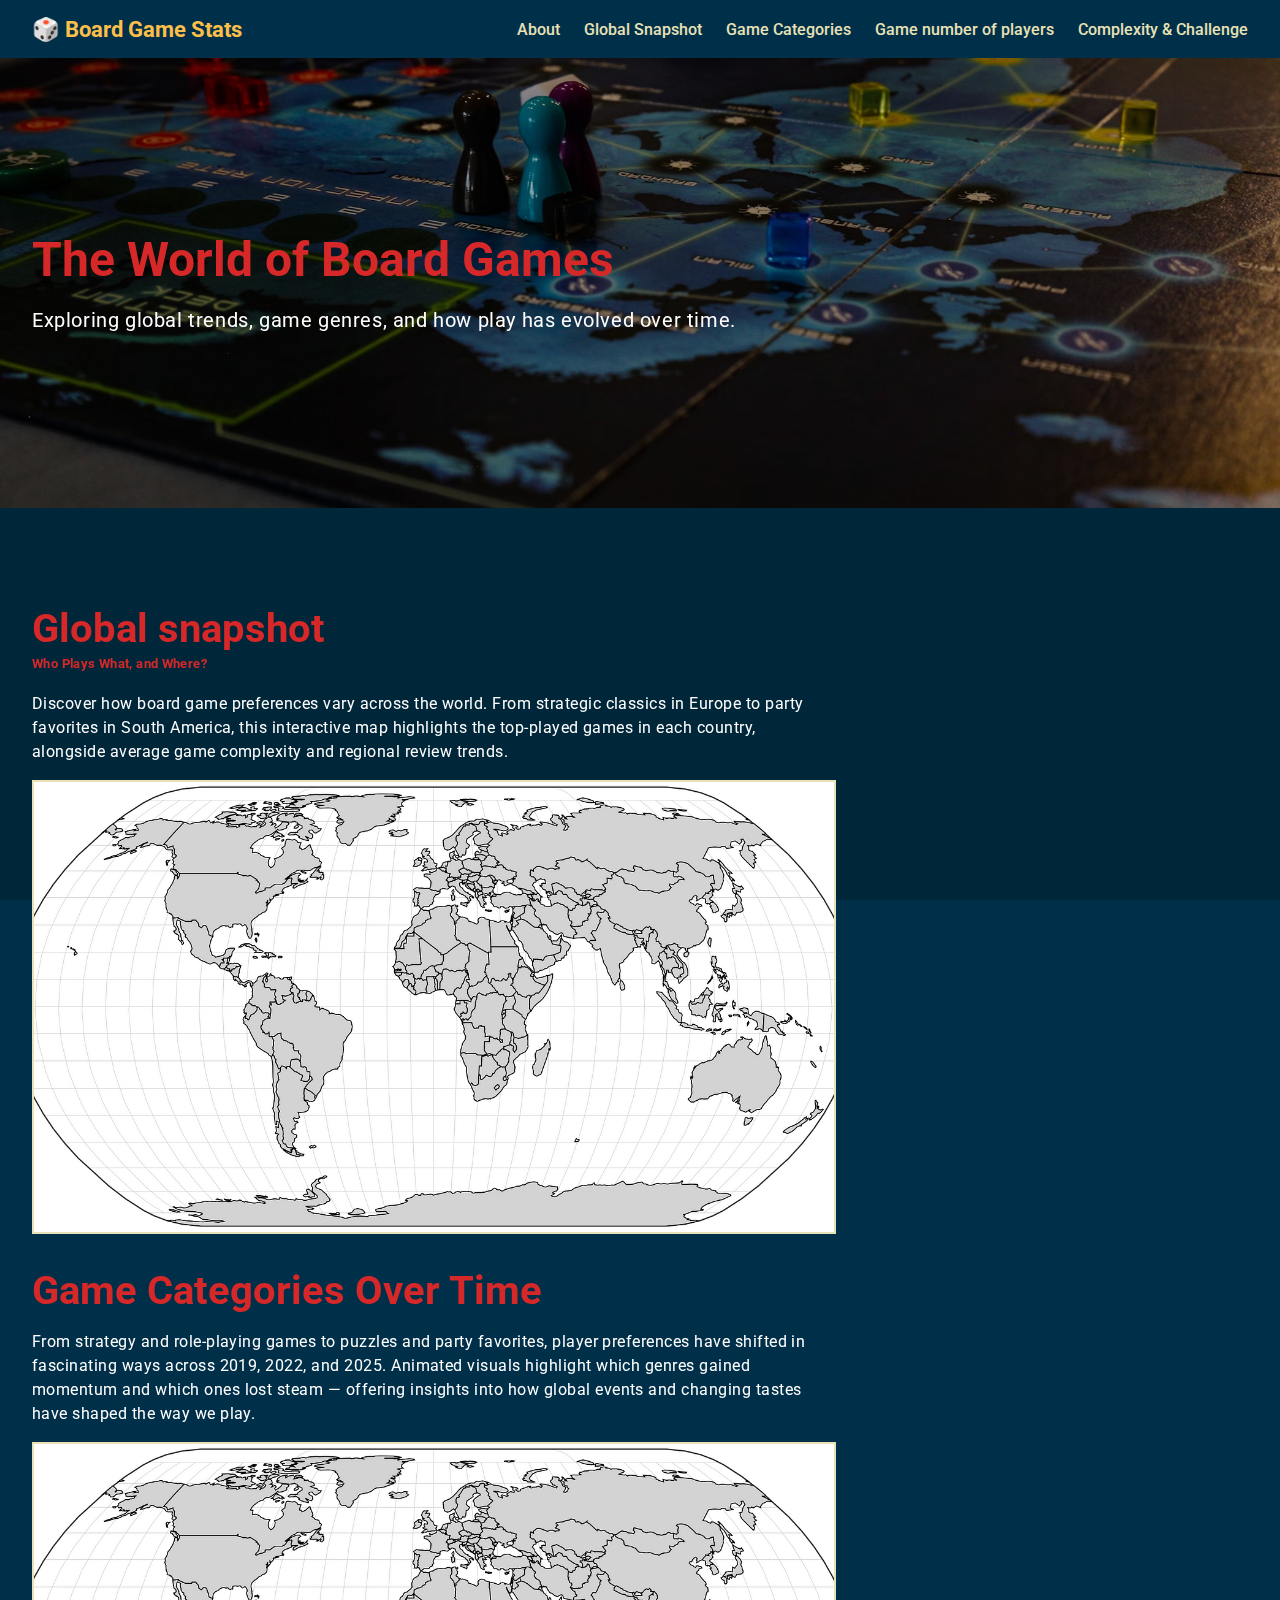
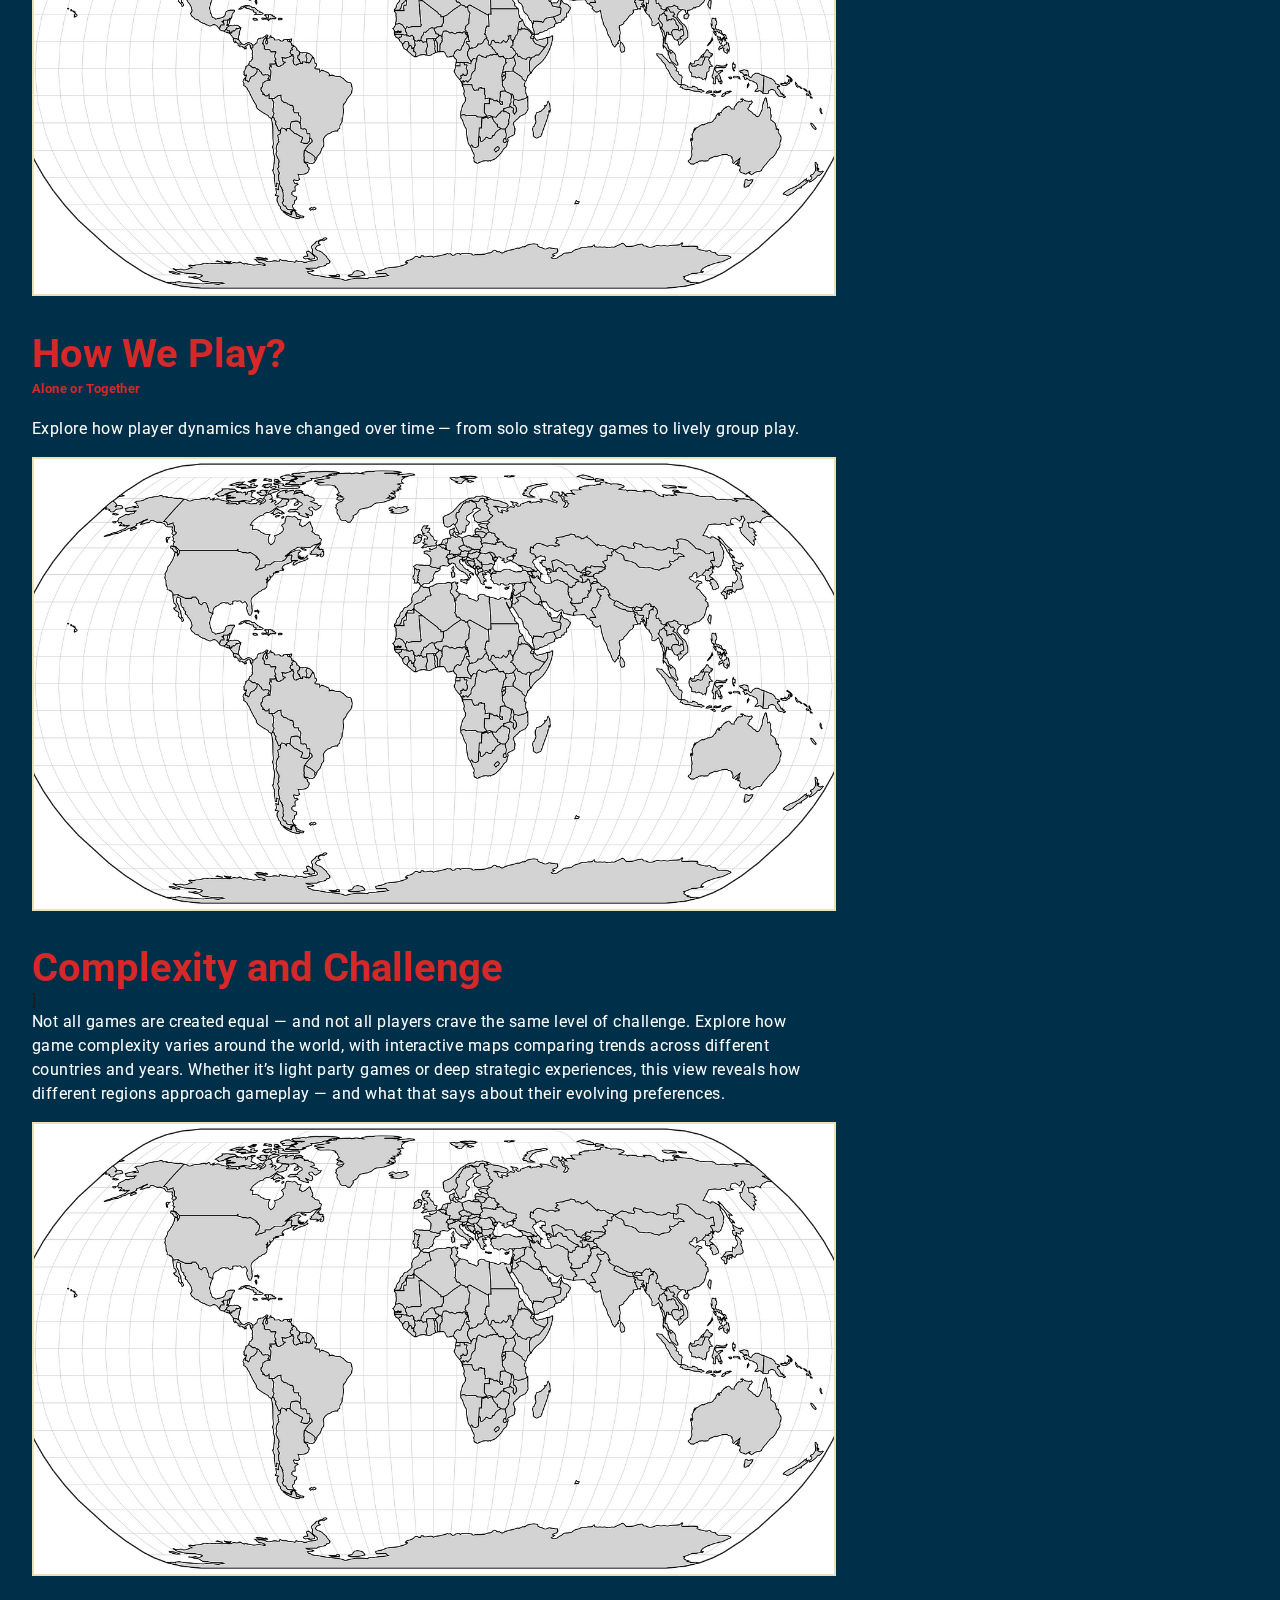
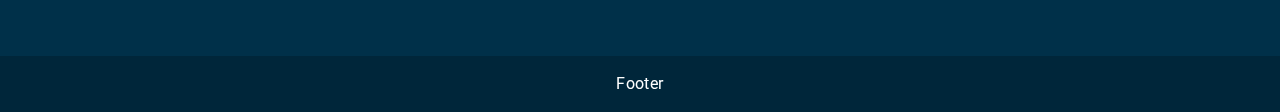
==== milestones/milestone2/web_page/index.html @ 97755264 "milestone2 - page structure" ====
<!DOCTYPE html>
<html lang="en">

<head>
    <meta charset="UTF-8">
    <meta name="viewport" content="width=device-width, initial-scale=1.0">
    <title>Game board insights</title>
    <link rel="preconnect" href="https://fonts.googleapis.com">
    <link rel="preconnect" href="https://fonts.gstatic.com" crossorigin>
    <link href="https://fonts.googleapis.com/css2?family=Roboto:ital,wght@0,100..900;1,100..900&display=swap"
        rel="stylesheet">
    <link rel="stylesheet" href="style.css">
</head>

<body>
    <!-- 🌟 Navbar goes here -->
    <nav class="navbar">
        <div class="navbar__logo">🎲 Board Game Stats</div>
        <ul class="navbar__links">
            <li><a href="#about">About</a></li>
            <li><a href="#global-snapshot">Global Snapshot</a></li>
            <li><a href="#categories-over-time">Game Categories</a></li>
            <li><a href="#how-we-play">Game number of players</a></li>
            <li><a href="#complexity-challenge">Complexity & Challenge</a></li>
        </ul>
    </nav>
    <div class="background-wrapper">

        <!-- <header class="navbar">
            <h1 class="navbar__title">Board games </h1>
        </header> -->

        <header class="site-header">
            <div class="site-header__overlay">
                <div class="site-header__content">
                    <h1 class="site-header__title red__color">The World of Board Games</h1>
                    <p class="site-header__subtitle">
                        Exploring global trends, game genres, and how play has evolved over time.
                    </p>
                </div>
            </div>
        </header>
        <main class="main-content">
            <section id="about">
                <!-- Intro content -->
            </section>





            <section id="global-snapshot" class="data__section global-snapshot">
                <h2 class="card__title">Global snapshot</h2>
                <p class="section-caption">Who Plays What, and Where?
                </p>
                <div class="graph-container">
                    <p class="card__desc">Discover how board game preferences vary across the world. From strategic
                        classics
                        in Europe to party
                        favorites in South America, this interactive map highlights the top-played games in each
                        country,
                        alongside average game complexity and regional review trends.</p>

                    <div class="graph-box">
                        <img alt="global_stat" src="./assets/world_tour.png">
                    </div>
                </div>
            </section>
            <section id="categories-over-time" class="data__section global-snapshot">
                <h2 class="card__title">Game Categories Over Time</h2>
                </p>
                <div class="graph-container">
                    <p class="card__desc">From strategy and role-playing games to puzzles and party favorites, player
                        preferences have shifted in fascinating ways across 2019, 2022, and 2025.

                        Animated visuals highlight which genres gained momentum and which ones lost steam — offering
                        insights into how global events and changing tastes have shaped the way we play.

                    </p>

                    <div class="graph-box">
                        <img alt="global_stat" src="./assets/world_tour.png">
                    </div>
                </div>
            </section>

            <section id="how-we-play" class="data__section global-snapshot">
                <h2 class="card__title">How We Play?</h2>
                <p class="section-caption">Alone or Together
                </p>
                <div class="graph-container">
                    <p class="card__desc">Explore how player dynamics have changed over time — from solo strategy games
                        to lively group play.</p>

                    <div class="graph-box">
                        <img alt="global_stat" src="./assets/world_tour.png">
                    </div>
                </div>
            </section>

            <section id="complexity-challenge" class="data__section global-snapshot">
                <h2 class="card__title">Complexity and Challenge</h2>
                ]
                <div class="graph-container">
                    <p class="card__desc">Not all games are created equal — and not all players crave the same level of
                        challenge. Explore how game complexity varies around the world, with interactive maps comparing
                        trends across different countries and years.

                        Whether it’s light party games or deep strategic experiences, this view reveals how different
                        regions approach gameplay — and what that says about their evolving preferences.

                    </p>

                    <div class="graph-box">
                        <img alt="global_stat" src="./assets/world_tour.png">
                    </div>
                </div>
            </section>

        </main>

        <footer class="footer">
            <p class="footer__text">Footer</p>
        </footer>
    </div>
</body>

</html>
---- milestones/milestone2/web_page/style.css ----
/* Color Palette */
:root {
  --navy: #003049;
  --red: #d62828;
  --orange: #f77f00;
  --yellow: #fcbf49;
  --cream: #eae2b7;
  --text-light: #fff;
  --text-dark: #1a1a1a;
  --spacing: 1rem;
  --border-radius: 8px;
  --font-stack: "Roboto", Tahoma, Geneva, Verdana, sans-serif;
}

.red__color {
  color: var(--red);
}
.orange__color {
  color: var(--orange);
}
body {
  margin: 0;
  font-family: var(--font-stack);
  color: var(--text-dark);
  background-color: var(--navy);
}

/* Header */
.navbar {
  background-color: var(--navy);
  padding: var(--spacing);
  color: var(--text-light);
  /* text-align: center; */
  background-color: rgba(0, 0, 0, 0.2); /* black transparent overlay */
}

.navbar__title {
  margin: 0;
}

h1 {
  font-size: 4.5rem;
}

h2 {
  font-size: 2.5rem;
}

h3 {
  font-size: 1.4rem;
}
h4 {
  font-size: 1rem;
}

p {
  font-size: 1rem; /* 24px */
  line-height: 1.5rem; /* 30px */
  letter-spacing: 0.03em; /* 2% of the current font size */
}

a {
  font-family: inherit;
  color: var(--orange);
  text-decoration: underline;
}

a:hover,
a:focus {
  text-decoration: none;
}

/*Navbar starts*/
.navbar {
  display: flex;
  justify-content: space-between;
  align-items: center;
  background-color: #003049; /* navy */
  padding: 1rem 2rem;
  color: #eae2b7;
  position: sticky;
  top: 0;
  z-index: 1000;
}

.navbar__logo {
  font-size: 1.4rem;
  font-weight: bold;
  color: #fcbf49;
}

.navbar__links {
  list-style: none;
  display: flex;
  gap: 1.5rem;
  margin: 0;
  padding: 0;
}

.navbar__links li a {
  text-decoration: none;
  color: #eae2b7;
  font-weight: 500;
  transition: color 0.3s ease;
}

.navbar__links li a:hover {
  color: #f77f00;
}
/* Navbar ends*/
.background-wrapper {
  position: relative;
  min-height: 100vh;
  z-index: 0;
}

.background-wrapper::before {
  content: "";
  position: fixed;
  inset: 0;
  background-color: rgba(0, 0, 0, 0.2); /* black transparent overlay */
  z-index: -1;
}
/* Main */
.main-content {
  gap: var(--spacing);
  padding: var(--spacing);

  padding: 4rem 2rem;
}

.card__title {
  color: var(--red);
  margin-bottom: 0;
}

.section-caption {
  font-size: 0.8rem;
  color: var(--red);
  margin: 0 0 1rem 0;
  font-weight: bold;
}
.card__desc {
  color: var(--text-light);
  margin: 0;
}

.graph-container {
  width: 100%;
  max-width: 800px;
}

.graph-box {
  width: 100%;
  height: 450px;
  border: 2px solid #eae2b7;
  overflow: hidden;
  margin: 1rem 0;
}

.graph-box img {
  width: 100%;
  height: 100%;
  object-fit: cover; /* or contain */
  display: block;
}

/* site header start */

.site-header {
  position: relative;
  height: 50vh;
  background-color: var(--navy);
  background-image: url("./assets/bg-header.avif"); /* optional: add a background image of a game board/map */
  background-size: cover;
  background-position: center;
  display: flex;
  align-items: center;

  justify-content: center;
  color: var(--text-light);
}

.site-header__overlay {
  position: absolute;
  inset: 0;
  background: rgba(0, 0, 0, 0.3); /* transparent black overlay */
  display: flex;
  align-items: center;
  /* justify-content: center; */
  padding: 2rem;
  /* text-align: center; */
}

.site-header__content {
  z-index: 1;
  max-width: 800px;
}

.site-header__title {
  font-size: 3rem;
  margin: 0 0 1rem;
}

.site-header__subtitle {
  font-size: 1.25rem;
  line-height: 1.6;
  margin: 0;
}
/* site header end */

/* Footer */
.footer {
  background-color: var(--navy);
  color: var(--text-light);
  text-align: center;
  padding: var(--spacing);
  background-color: rgba(0, 0, 0, 0.2); /* black transparent overlay */
}

.footer__text {
  margin: 0;
}
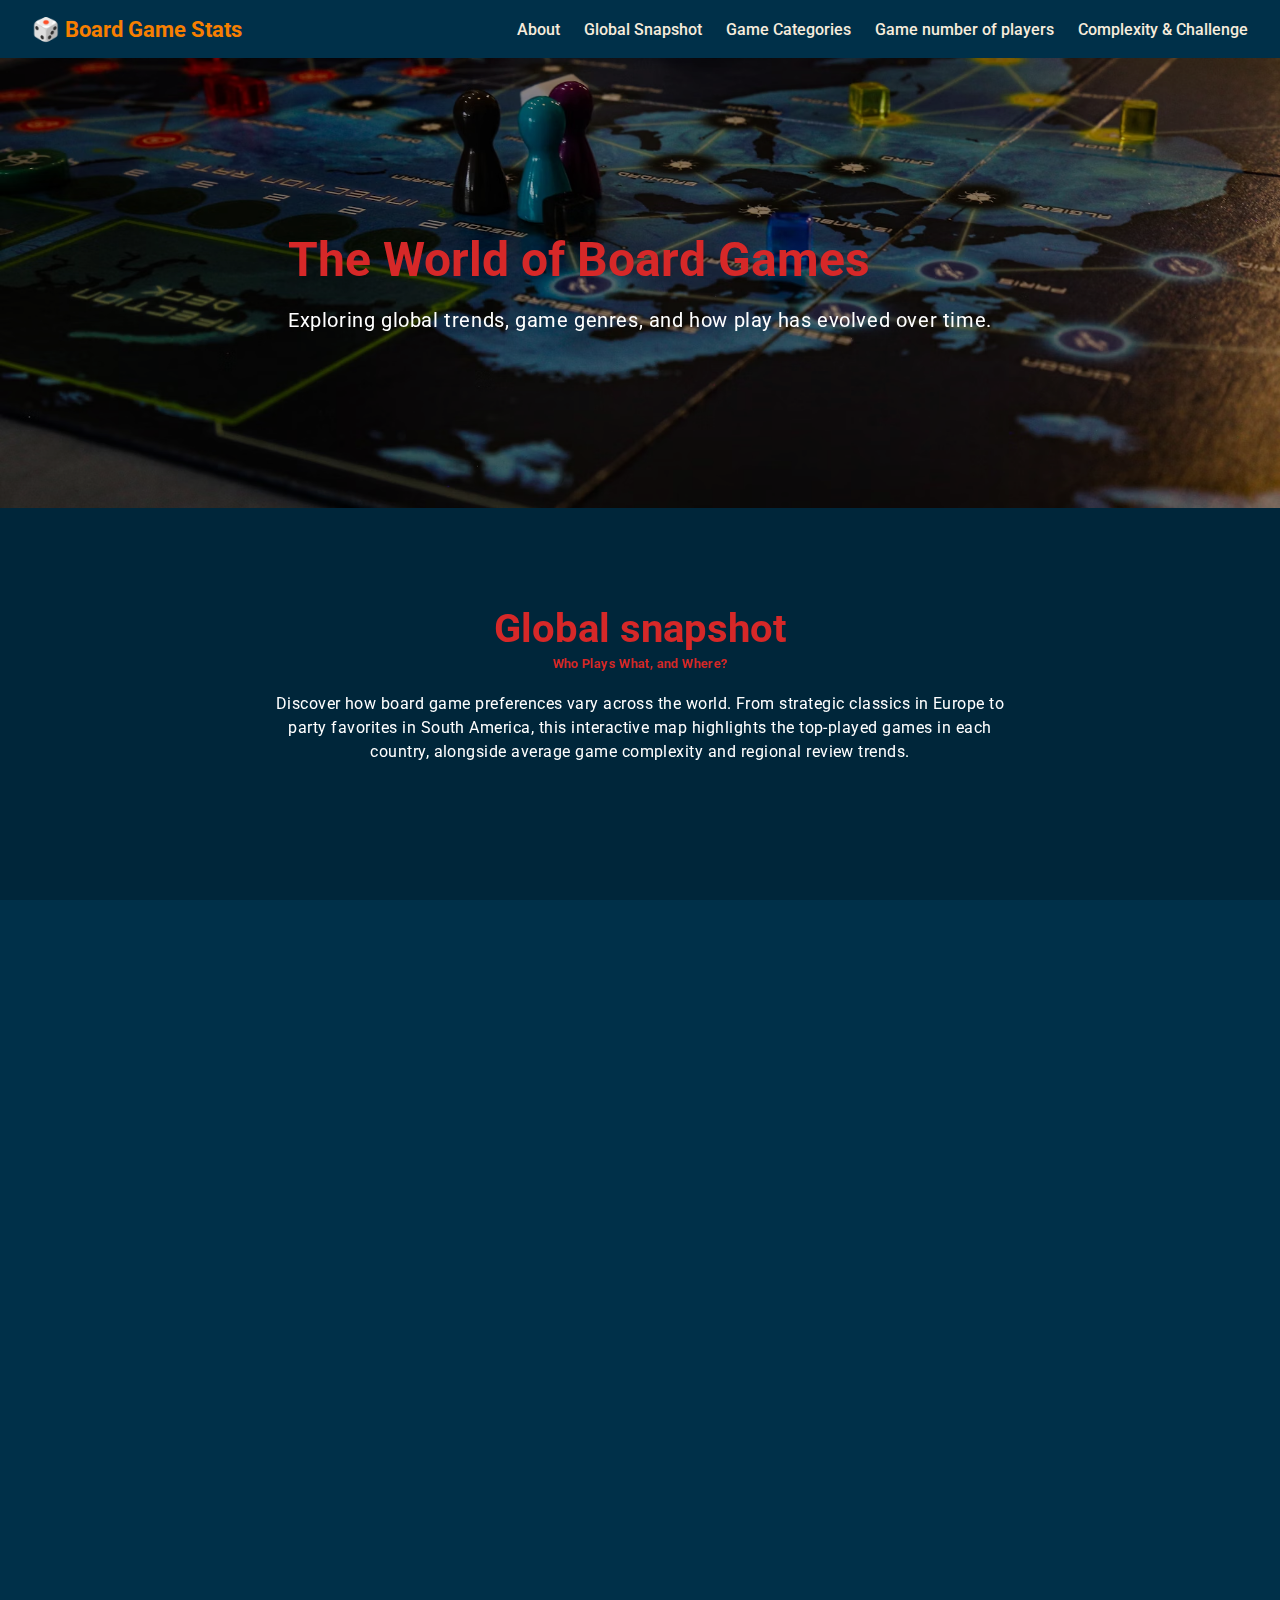
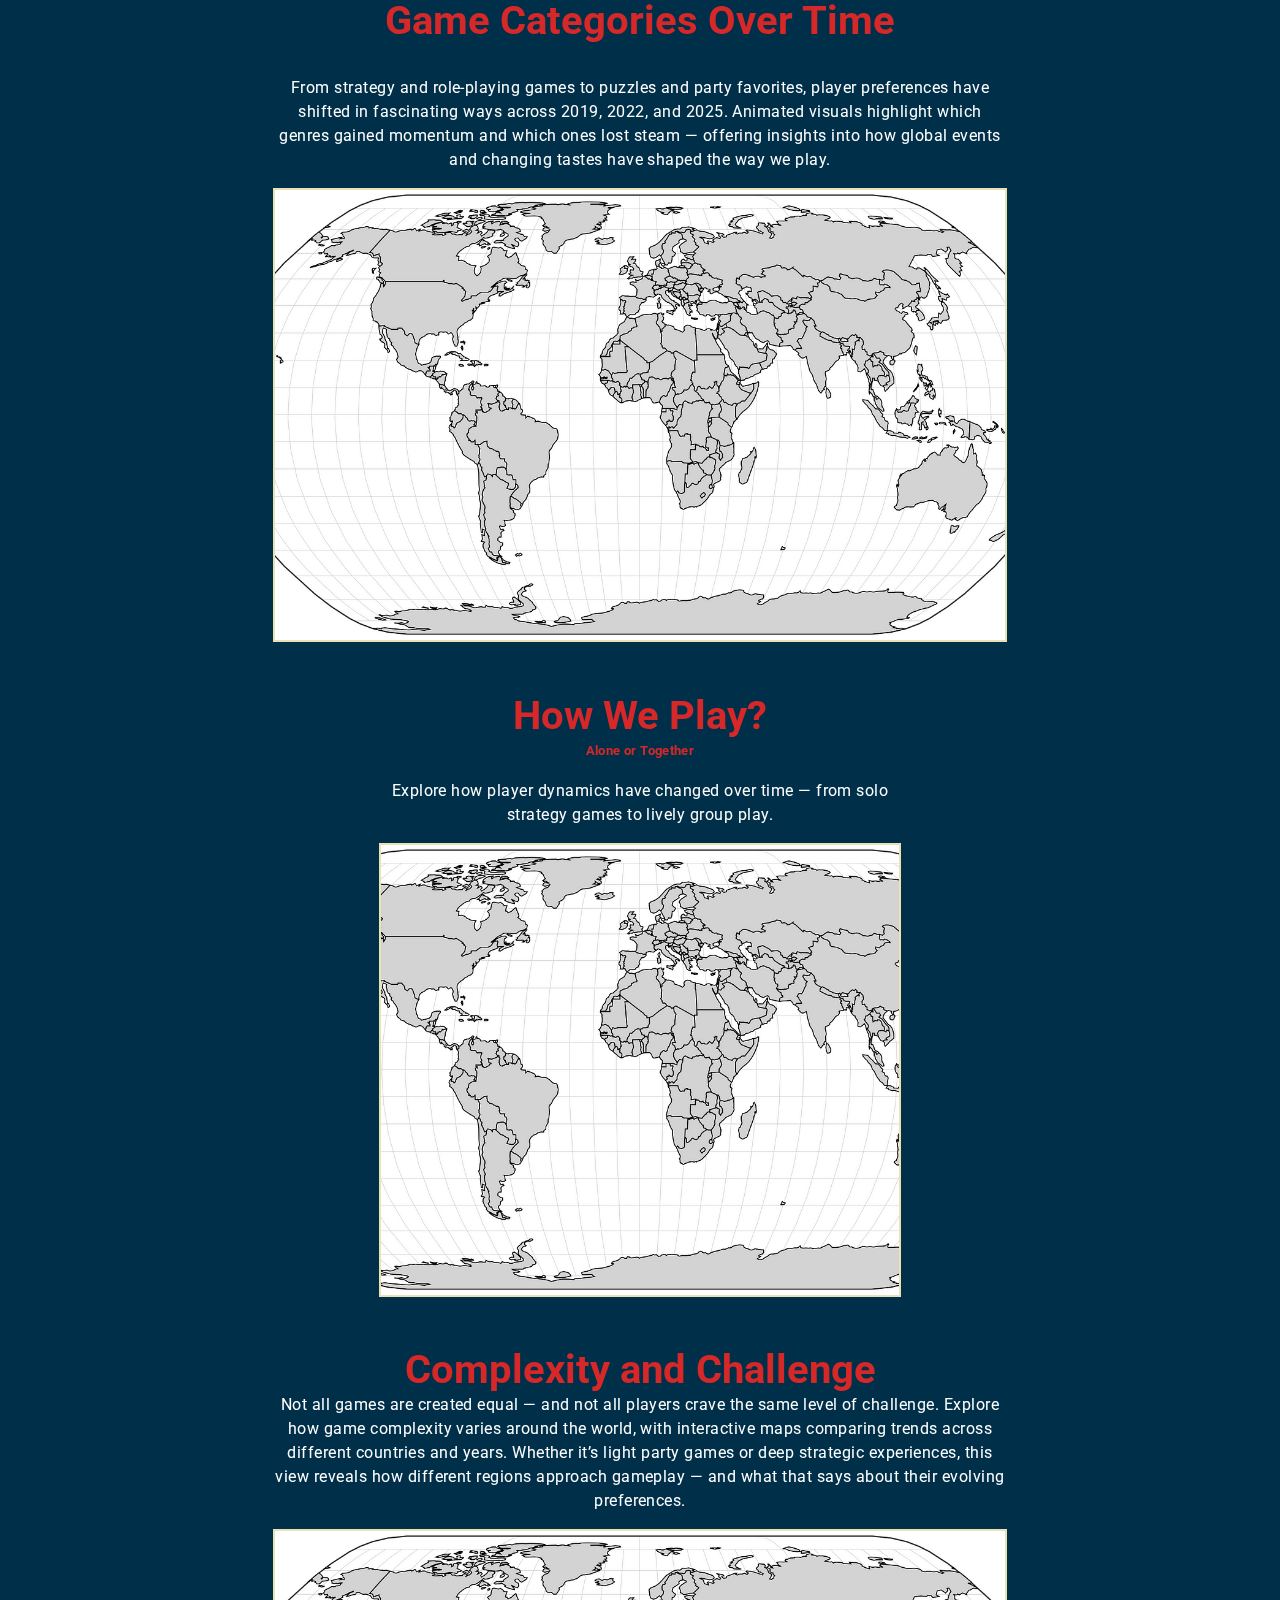
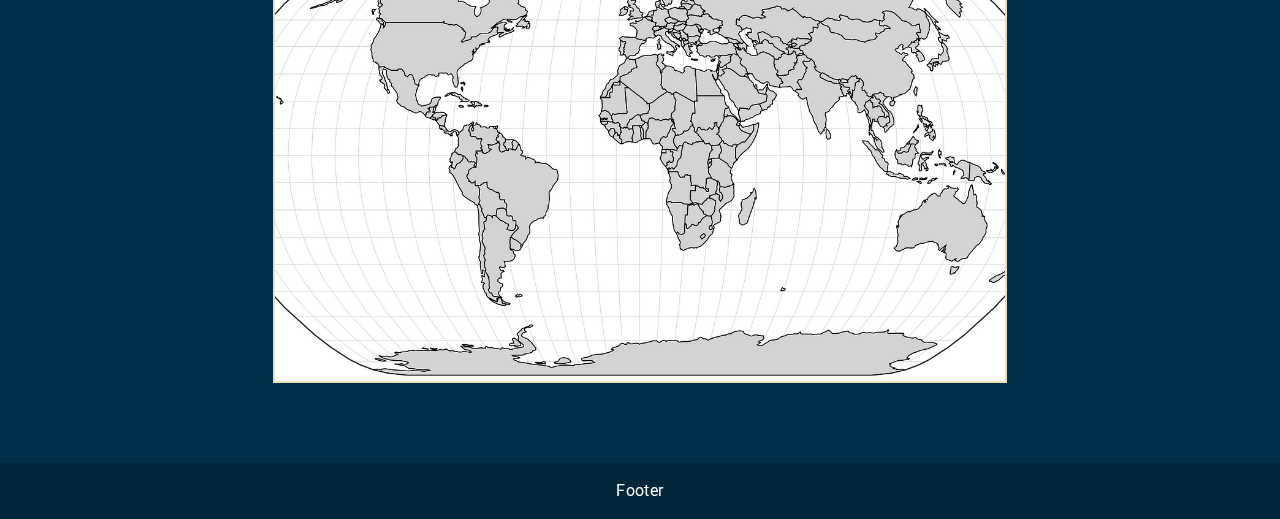
==== commit c5e861c7: "add world tour using mapboxgl" ====
--- a/milestones/milestone2/web_page/index.html
+++ b/milestones/milestone2/web_page/index.html
@@ -10,6 +10,13 @@
     <link href="https://fonts.googleapis.com/css2?family=Roboto:ital,wght@0,100..900;1,100..900&display=swap"
         rel="stylesheet">
     <link rel="stylesheet" href="style.css">
+    <!-- Mapbox GL JS -->
+    <link href="https://api.mapbox.com/mapbox-gl-js/v2.15.0/mapbox-gl.css" rel="stylesheet" />
+    <script src="https://api.mapbox.com/mapbox-gl-js/v2.15.0/mapbox-gl.js"></script>
+
+    <!-- D3.js -->
+    <script src="https://d3js.org/d3.v7.min.js"></script>
+    <script src="script.js"></script>
 </head>
 
 <body>
@@ -50,69 +57,90 @@
 
 
             <section id="global-snapshot" class="data__section global-snapshot">
-                <h2 class="card__title">Global snapshot</h2>
-                <p class="section-caption">Who Plays What, and Where?
-                </p>
-                <div class="graph-container">
+                <div class="flex-display">
+
+                    <h2 class="card__title">Global snapshot</h2>
+                    <p class="section-caption">Who Plays What, and Where?
+                    </p>
                     <p class="card__desc">Discover how board game preferences vary across the world. From strategic
                         classics
                         in Europe to party
                         favorites in South America, this interactive map highlights the top-played games in each
                         country,
                         alongside average game complexity and regional review trends.</p>
+                    <div class="graph-container">
 
-                    <div class="graph-box">
-                        <img alt="global_stat" src="./assets/world_tour.png">
+                        <div class="world_tour_container">
+
+                            <div id="map"></div>
+                            <div id="country-info" class="info-panel"></div>
+                        </div>
+
+
                     </div>
                 </div>
             </section>
             <section id="categories-over-time" class="data__section global-snapshot">
-                <h2 class="card__title">Game Categories Over Time</h2>
-                </p>
-                <div class="graph-container">
-                    <p class="card__desc">From strategy and role-playing games to puzzles and party favorites, player
+                <div class="flex-display">
+
+                    <h2 class="card__title">Game Categories Over Time</h2>
+                    </p>
+                    <p class="card__desc">From strategy and role-playing games to puzzles and party favorites,
+                        player
                         preferences have shifted in fascinating ways across 2019, 2022, and 2025.
 
                         Animated visuals highlight which genres gained momentum and which ones lost steam — offering
                         insights into how global events and changing tastes have shaped the way we play.
 
                     </p>
+                    <div class="graph-container">
 
-                    <div class="graph-box">
-                        <img alt="global_stat" src="./assets/world_tour.png">
+                        <div class="graph-box">
+                            <img alt="global_stat" src="./assets/world_tour.png">
+                        </div>
                     </div>
                 </div>
             </section>
 
             <section id="how-we-play" class="data__section global-snapshot">
-                <h2 class="card__title">How We Play?</h2>
-                <p class="section-caption">Alone or Together
-                </p>
-                <div class="graph-container">
-                    <p class="card__desc">Explore how player dynamics have changed over time — from solo strategy games
+                <div class="flex-display">
+
+                    <h2 class="card__title">How We Play?</h2>
+                    <p class="section-caption">Alone or Together
+                    </p>
+                    <p class="card__desc">Explore how player dynamics have changed over time — from solo strategy
+                        games
                         to lively group play.</p>
+                    <div class="graph-container">
 
-                    <div class="graph-box">
-                        <img alt="global_stat" src="./assets/world_tour.png">
+                        <div class="graph-box">
+                            <img alt="global_stat" src="./assets/world_tour.png">
+                        </div>
                     </div>
                 </div>
             </section>
 
             <section id="complexity-challenge" class="data__section global-snapshot">
-                <h2 class="card__title">Complexity and Challenge</h2>
-                ]
-                <div class="graph-container">
-                    <p class="card__desc">Not all games are created equal — and not all players crave the same level of
-                        challenge. Explore how game complexity varies around the world, with interactive maps comparing
+                <div class="flex-display">
+
+                    <h2 class="card__title">Complexity and Challenge</h2>
+
+                    <p class="card__desc">Not all games are created equal — and not all players crave the same level
+                        of
+                        challenge. Explore how game complexity varies around the world, with interactive maps
+                        comparing
                         trends across different countries and years.
 
-                        Whether it’s light party games or deep strategic experiences, this view reveals how different
+                        Whether it’s light party games or deep strategic experiences, this view reveals how
+                        different
                         regions approach gameplay — and what that says about their evolving preferences.
 
                     </p>
+                    <div class="graph-container">
 
-                    <div class="graph-box">
-                        <img alt="global_stat" src="./assets/world_tour.png">
+                        <div class="graph-box">
+                            <img alt="global_stat" src="./assets/world_tour.png">
+                        </div>
                     </div>
                 </div>
             </section>
--- a/milestones/milestone2/web_page/style.css
+++ b/milestones/milestone2/web_page/style.css
@@ -4,7 +4,7 @@
   --red: #d62828;
   --orange: #f77f00;
   --yellow: #fcbf49;
-  --cream: #eae2b7;
+  --cream: #f7ecdc;
   --text-light: #fff;
   --text-dark: #1a1a1a;
   --spacing: 1rem;
@@ -77,7 +77,7 @@
   align-items: center;
   background-color: #003049; /* navy */
   padding: 1rem 2rem;
-  color: #eae2b7;
+  color: var(--cream);
   position: sticky;
   top: 0;
   z-index: 1000;
@@ -86,7 +86,7 @@
 .navbar__logo {
   font-size: 1.4rem;
   font-weight: bold;
-  color: #fcbf49;
+  color: var(--orange);
 }
 
 .navbar__links {
@@ -99,7 +99,7 @@
 
 .navbar__links li a {
   text-decoration: none;
-  color: #eae2b7;
+  color: var(--cream);
   font-weight: 500;
   transition: color 0.3s ease;
 }
@@ -113,7 +113,13 @@
   min-height: 100vh;
   z-index: 0;
 }
-
+.flex-display {
+  justify-content: center;
+  display: flex;
+  flex-wrap: nowrap;
+  flex-direction: column;
+  align-items: center;
+}
 .background-wrapper::before {
   content: "";
   position: fixed;
@@ -143,19 +149,20 @@
 .card__desc {
   color: var(--text-light);
   margin: 0;
+  max-width: 60%;
+  text-align: center;
 }
 
 .graph-container {
   width: 100%;
-  max-width: 800px;
 }
 
 .graph-box {
-  width: 100%;
+  width: 60%;
   height: 450px;
   border: 2px solid #eae2b7;
   overflow: hidden;
-  margin: 1rem 0;
+  margin: 1rem auto;
 }
 
 .graph-box img {
@@ -187,14 +194,12 @@
   background: rgba(0, 0, 0, 0.3); /* transparent black overlay */
   display: flex;
   align-items: center;
-  /* justify-content: center; */
+  justify-content: center;
   padding: 2rem;
-  /* text-align: center; */
 }
 
 .site-header__content {
   z-index: 1;
-  max-width: 800px;
 }
 
 .site-header__title {
@@ -221,3 +226,28 @@
 .footer__text {
   margin: 0;
 }
+
+/* map js world tour*/
+.world_tour_container {
+  display: flex;
+  gap: 1rem;
+  align-items: center;
+}
+
+#map {
+  width: 100%;
+  height: 800px;
+}
+
+.data__section {
+  display: flex;
+  justify-content: center;
+}
+
+.info-panel {
+  padding: 2rem;
+  background: var(--cream);
+  border-radius: 5px;
+  display: none;
+  height: fit-content;
+}
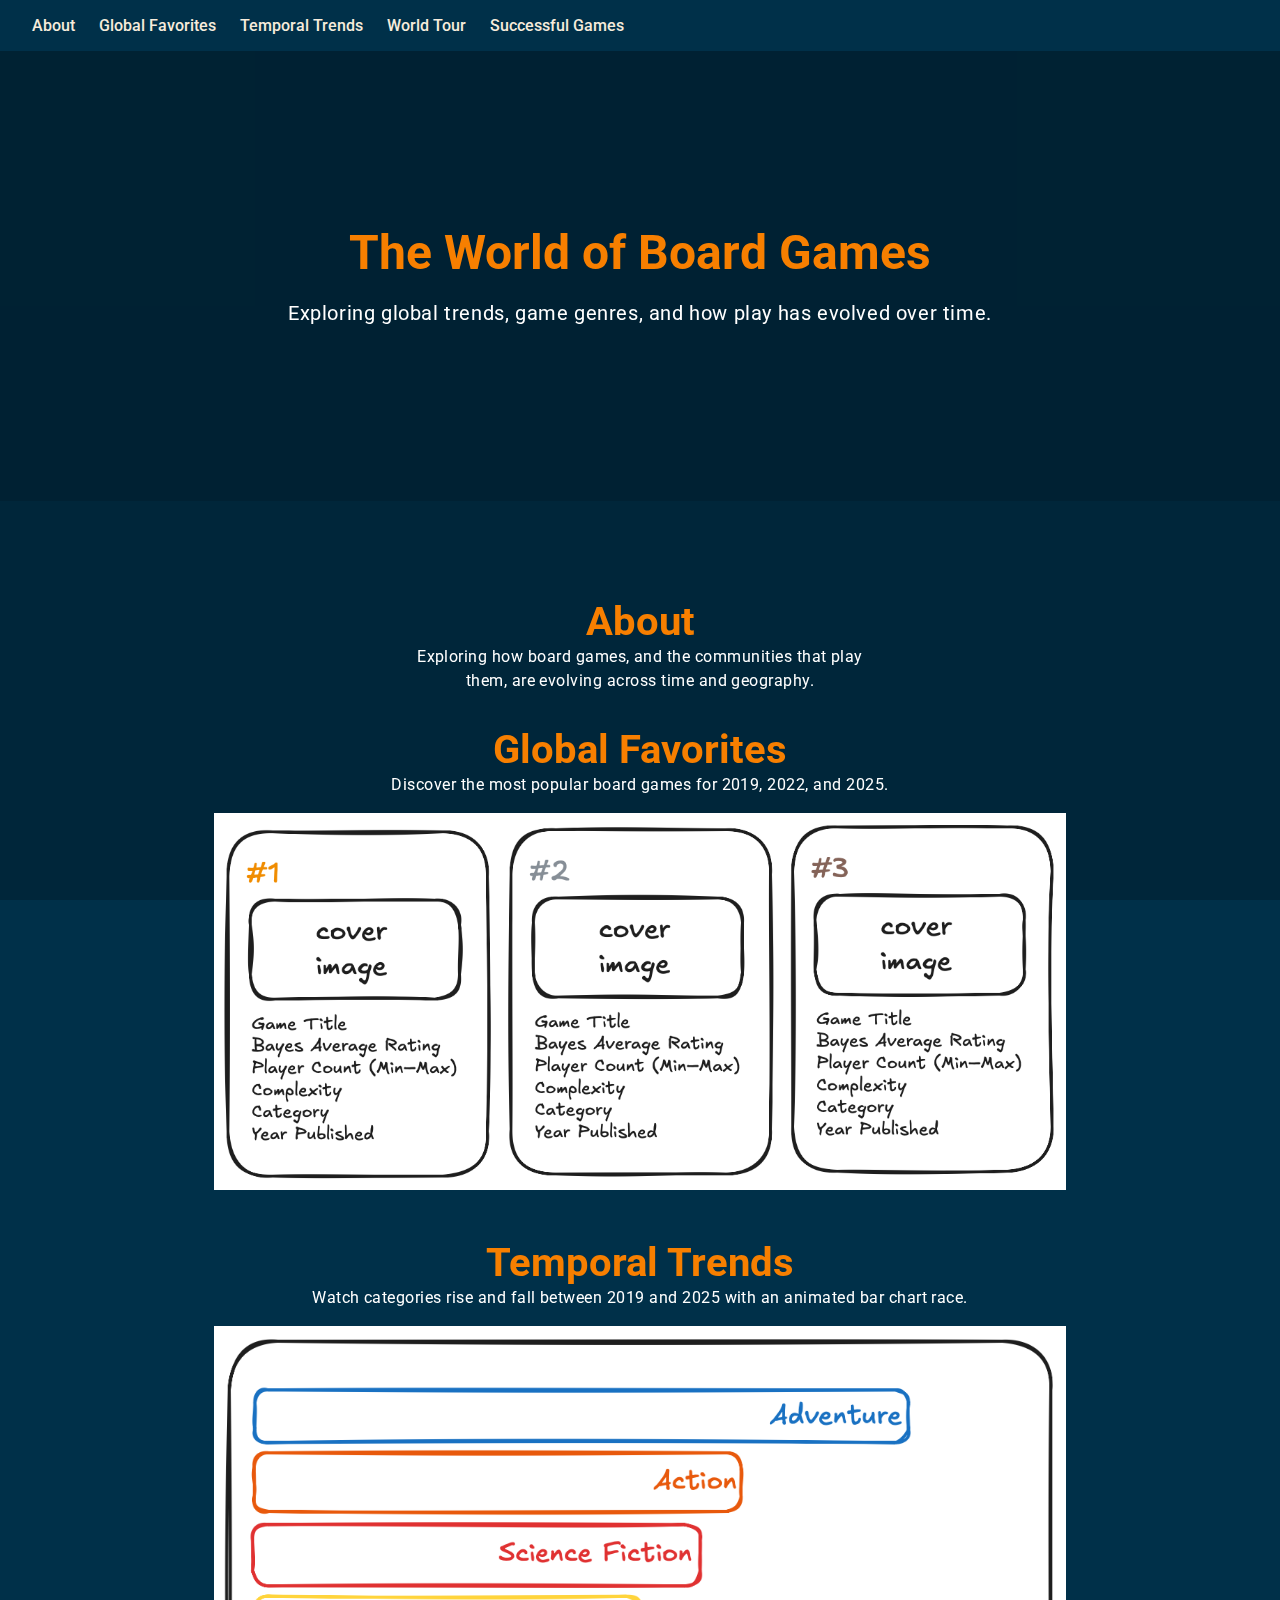
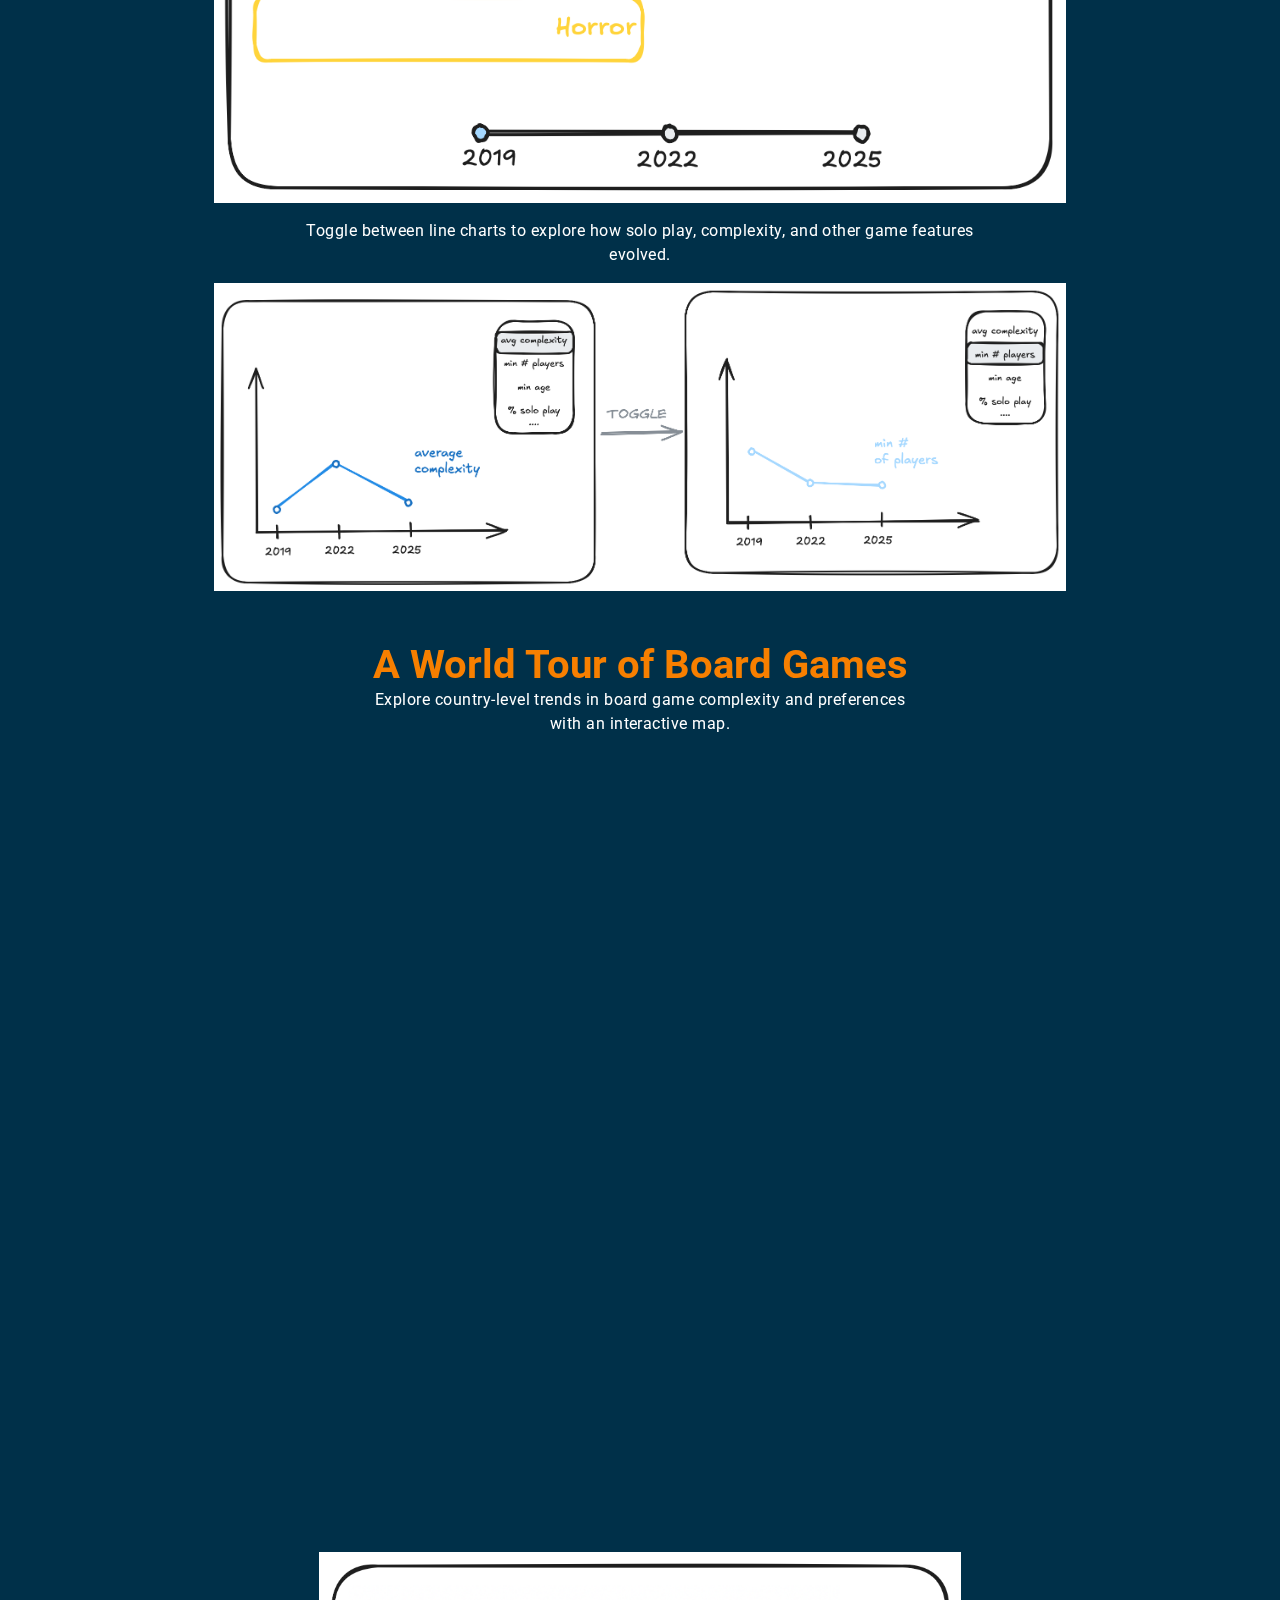
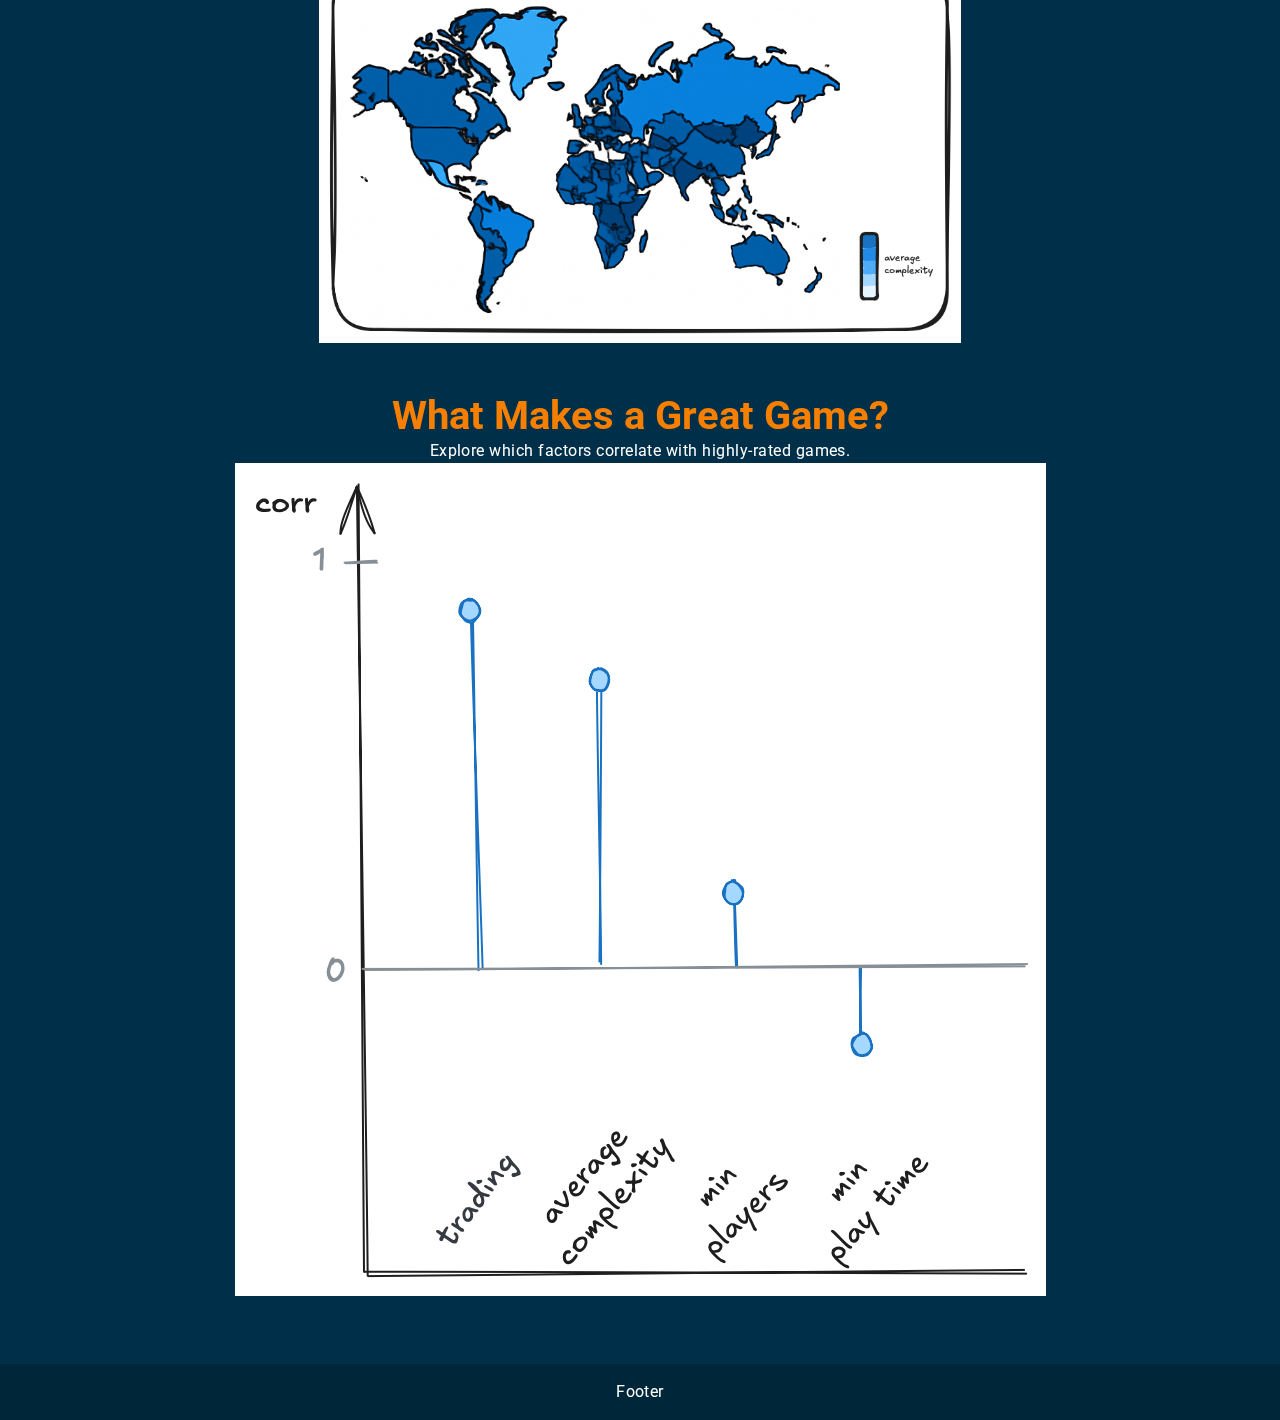
==== commit b5f37526: "fix sections" ====
--- a/milestones/milestone2/web_page/index.html
+++ b/milestones/milestone2/web_page/index.html
@@ -10,37 +10,31 @@
     <link href="https://fonts.googleapis.com/css2?family=Roboto:ital,wght@0,100..900;1,100..900&display=swap"
         rel="stylesheet">
     <link rel="stylesheet" href="style.css">
-    <!-- Mapbox GL JS -->
+
     <link href="https://api.mapbox.com/mapbox-gl-js/v2.15.0/mapbox-gl.css" rel="stylesheet" />
     <script src="https://api.mapbox.com/mapbox-gl-js/v2.15.0/mapbox-gl.js"></script>
 
-    <!-- D3.js -->
     <script src="https://d3js.org/d3.v7.min.js"></script>
     <script src="script.js"></script>
 </head>
 
 <body>
-    <!-- 🌟 Navbar goes here -->
     <nav class="navbar">
-        <div class="navbar__logo">🎲 Board Game Stats</div>
         <ul class="navbar__links">
             <li><a href="#about">About</a></li>
-            <li><a href="#global-snapshot">Global Snapshot</a></li>
-            <li><a href="#categories-over-time">Game Categories</a></li>
-            <li><a href="#how-we-play">Game number of players</a></li>
-            <li><a href="#complexity-challenge">Complexity & Challenge</a></li>
+            <li><a href="#global-favorites">Global Favorites</a></li>
+            <li><a href="#temporal-trends">Temporal Trends</a></li>
+            <li><a href="#world-tour">World Tour</a></li>
+            <li><a href="#success">Successful Games</a></li>
         </ul>
     </nav>
+       
     <div class="background-wrapper">
-
-        <!-- <header class="navbar">
-            <h1 class="navbar__title">Board games </h1>
-        </header> -->
 
         <header class="site-header">
             <div class="site-header__overlay">
                 <div class="site-header__content">
-                    <h1 class="site-header__title red__color">The World of Board Games</h1>
+                    <h1 class="site-header__title orange__color">The World of Board Games</h1>
                     <p class="site-header__subtitle">
                         Exploring global trends, game genres, and how play has evolved over time.
                     </p>
@@ -48,104 +42,71 @@
             </div>
         </header>
         <main class="main-content">
-            <section id="about">
-                <!-- Intro content -->
+    
+            <section id="about" class="data__section">
+                <div class="flex-display">
+                    <h2 class="card__title">About</h2>
+                    <p class="card__desc">Exploring how board games, and the communities that play them, are evolving across time and geography.</p>
+                </div>
             </section>
+        
+            <section id="global-favorites" class="data__section">
+                <div class="flex-display">
+                    <h2 class="card__title">Global Favorites</h2>
+                    <p class="card__desc">Discover the most popular board games for 2019, 2022, and 2025.</p>
+                    <div class="graph-container">
+                    <img src="./assets/global favs.png" alt="Global Favs" class="small-img">
+                    </div>
+                </div>
+            </section>
+        
+            <section id="temporal-trends" class="data__section">
+        
+                <div class="flex-display">
+                    <h2 class="card__title">Temporal Trends</h2>
+                    <p class="card__desc">Watch categories rise and fall between 2019 and 2025 with an animated bar chart race.</p>
+                    <div class="graph-container">
+                    <img src="./assets/change-categ-2.png" alt="Category Popularity" class="small-img">   
+                    </div>
+        
+                <div class="flex-display">
+                    <p class="card__desc">Toggle between line charts to explore how solo play, complexity, and other game features evolved.</p>
+                    <div class="graph-container">
+                    <img src="./assets/toggle-temp2.png" alt="Board Game Properties" class="small-img">   
+                    </div>
+                </div>
+            </section>
+        
+            <section id="world-tour" class="data__section">
+                <div class="flex-display">
+                    <h2 class="card__title">A World Tour of Board Games</h2>
+                    <p class="card__desc">Explore country-level trends in board game complexity and preferences with an interactive map.</p>
 
-
-
-
-
-            <section id="global-snapshot" class="data__section global-snapshot">
-                <div class="flex-display">
-
-                    <h2 class="card__title">Global snapshot</h2>
-                    <p class="section-caption">Who Plays What, and Where?
-                    </p>
-                    <p class="card__desc">Discover how board game preferences vary across the world. From strategic
-                        classics
-                        in Europe to party
-                        favorites in South America, this interactive map highlights the top-played games in each
-                        country,
-                        alongside average game complexity and regional review trends.</p>
+        
                     <div class="graph-container">
-
                         <div class="world_tour_container">
-
                             <div id="map"></div>
                             <div id="country-info" class="info-panel"></div>
                         </div>
-
-
+                    </div>
+        
+                    <div class="graph-container">
+                        <img src="./assets/complexity-map.png" alt="Complexity Map" class="small-img">
                     </div>
                 </div>
             </section>
-            <section id="categories-over-time" class="data__section global-snapshot">
+        
+            <section id="success" class="data__section">
                 <div class="flex-display">
-
-                    <h2 class="card__title">Game Categories Over Time</h2>
-                    </p>
-                    <p class="card__desc">From strategy and role-playing games to puzzles and party favorites,
-                        player
-                        preferences have shifted in fascinating ways across 2019, 2022, and 2025.
-
-                        Animated visuals highlight which genres gained momentum and which ones lost steam — offering
-                        insights into how global events and changing tastes have shaped the way we play.
-
-                    </p>
+                    <h2 class="card__title">What Makes a Great Game?</h2>
+                    <p class="card__desc">Explore which factors correlate with highly-rated games.</p>
                     <div class="graph-container">
-
-                        <div class="graph-box">
-                            <img alt="global_stat" src="./assets/world_tour.png">
-                        </div>
+                        <img src="./assets/lol.png" alt="Lollipop Correlation Chart">
                     </div>
                 </div>
             </section>
-
-            <section id="how-we-play" class="data__section global-snapshot">
-                <div class="flex-display">
-
-                    <h2 class="card__title">How We Play?</h2>
-                    <p class="section-caption">Alone or Together
-                    </p>
-                    <p class="card__desc">Explore how player dynamics have changed over time — from solo strategy
-                        games
-                        to lively group play.</p>
-                    <div class="graph-container">
-
-                        <div class="graph-box">
-                            <img alt="global_stat" src="./assets/world_tour.png">
-                        </div>
-                    </div>
-                </div>
-            </section>
-
-            <section id="complexity-challenge" class="data__section global-snapshot">
-                <div class="flex-display">
-
-                    <h2 class="card__title">Complexity and Challenge</h2>
-
-                    <p class="card__desc">Not all games are created equal — and not all players crave the same level
-                        of
-                        challenge. Explore how game complexity varies around the world, with interactive maps
-                        comparing
-                        trends across different countries and years.
-
-                        Whether it’s light party games or deep strategic experiences, this view reveals how
-                        different
-                        regions approach gameplay — and what that says about their evolving preferences.
-
-                    </p>
-                    <div class="graph-container">
-
-                        <div class="graph-box">
-                            <img alt="global_stat" src="./assets/world_tour.png">
-                        </div>
-                    </div>
-                </div>
-            </section>
-
-        </main>
+        
+        </main>        
 
         <footer class="footer">
             <p class="footer__text">Footer</p>
--- a/milestones/milestone2/web_page/style.css
+++ b/milestones/milestone2/web_page/style.css
@@ -31,7 +31,7 @@
   padding: var(--spacing);
   color: var(--text-light);
   /* text-align: center; */
-  background-color: rgba(0, 0, 0, 0.2); /* black transparent overlay */
+  background-color: rgba(0, 0, 0, 0.2);
 }
 
 .navbar__title {
@@ -54,9 +54,9 @@
 }
 
 p {
-  font-size: 1rem; /* 24px */
-  line-height: 1.5rem; /* 30px */
-  letter-spacing: 0.03em; /* 2% of the current font size */
+  font-size: 1rem;
+  line-height: 1.5rem;
+  letter-spacing: 0.03em;
 }
 
 a {
@@ -75,7 +75,7 @@
   display: flex;
   justify-content: space-between;
   align-items: center;
-  background-color: #003049; /* navy */
+  background-color: #003049;
   padding: 1rem 2rem;
   color: var(--cream);
   position: sticky;
@@ -124,7 +124,7 @@
   content: "";
   position: fixed;
   inset: 0;
-  background-color: rgba(0, 0, 0, 0.2); /* black transparent overlay */
+  background-color: rgba(0, 0, 0, 0.2);
   z-index: -1;
 }
 /* Main */
@@ -136,13 +136,13 @@
 }
 
 .card__title {
-  color: var(--red);
+  color: var(--orange);
   margin-bottom: 0;
 }
 
 .section-caption {
   font-size: 0.8rem;
-  color: var(--red);
+  color: var(--orange);
   margin: 0 0 1rem 0;
   font-weight: bold;
 }
@@ -168,7 +168,14 @@
 .graph-box img {
   width: 100%;
   height: 100%;
-  object-fit: cover; /* or contain */
+  object-fit: cover;
+  display: block;
+}
+
+.small-img {
+  max-width: 70%;
+  height: auto;
+  margin: 1rem auto;
   display: block;
 }
 
@@ -178,7 +185,6 @@
   position: relative;
   height: 50vh;
   background-color: var(--navy);
-  background-image: url("./assets/bg-header.avif"); /* optional: add a background image of a game board/map */
   background-size: cover;
   background-position: center;
   display: flex;
@@ -191,7 +197,7 @@
 .site-header__overlay {
   position: absolute;
   inset: 0;
-  background: rgba(0, 0, 0, 0.3); /* transparent black overlay */
+  background: rgba(0, 0, 0, 0.3);
   display: flex;
   align-items: center;
   justify-content: center;
@@ -200,6 +206,7 @@
 
 .site-header__content {
   z-index: 1;
+  text-align: center;
 }
 
 .site-header__title {
@@ -220,7 +227,7 @@
   color: var(--text-light);
   text-align: center;
   padding: var(--spacing);
-  background-color: rgba(0, 0, 0, 0.2); /* black transparent overlay */
+  background-color: rgba(0, 0, 0, 0.2);
 }
 
 .footer__text {
